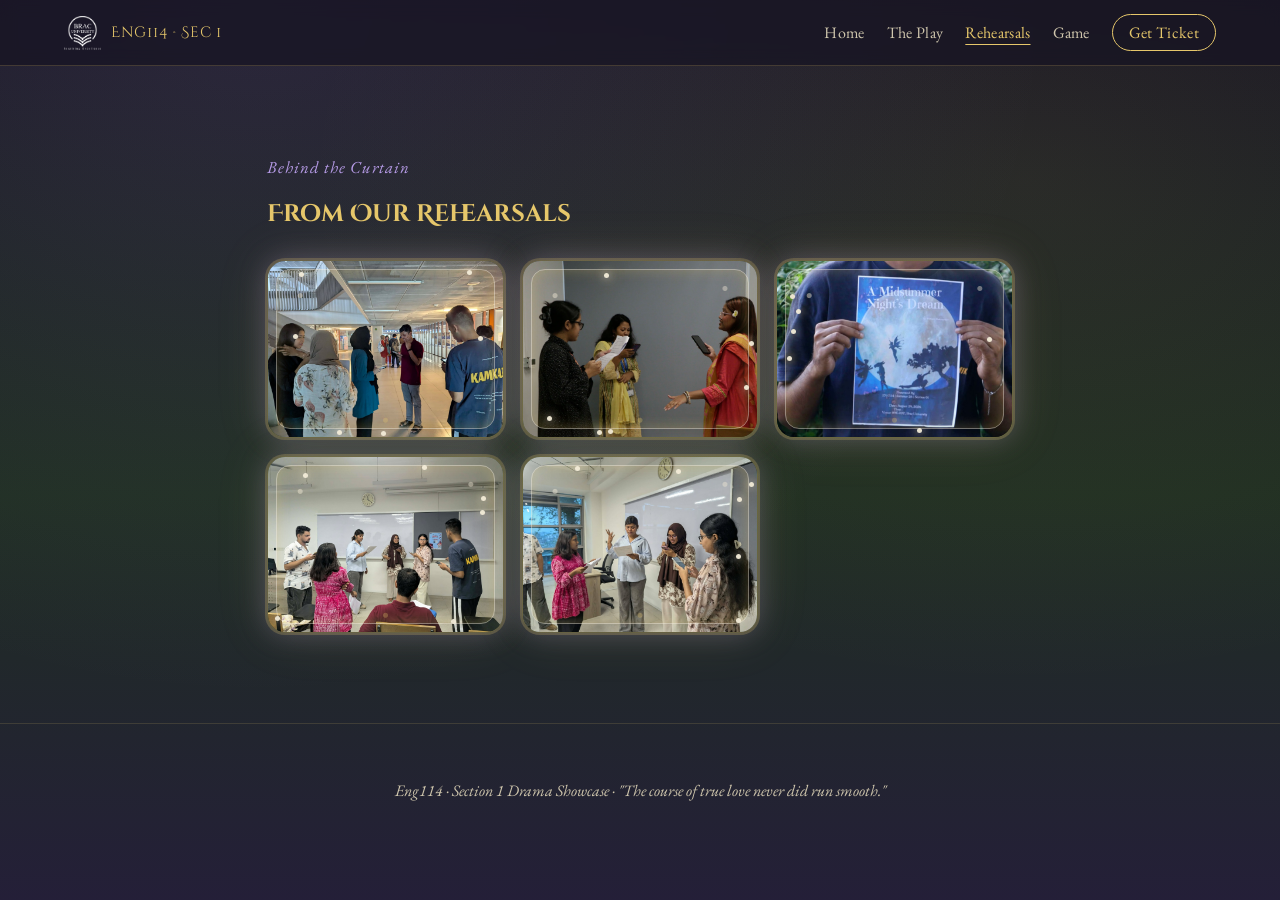
==== gallery.html @ be3e9978 "Add files via upload" ====
<!DOCTYPE html>
<html lang="en">
<head>
<meta charset="UTF-8" />
<meta name="viewport" content="width=device-width, initial-scale=1.0" />
<title>Rehearsals | A Midsummer Night's Dream</title>
<link rel="icon" type="image/svg+xml" href="data:image/svg+xml,%3Csvg xmlns='http://www.w3.org/2000/svg' viewBox='0 0 100 100'%3E%3Ctext y='0.9em' font-size='90'%3E%F0%9F%A7%9A%3C/text%3E%3C/svg%3E" />
<link rel="preconnect" href="https://fonts.googleapis.com">
<link rel="preconnect" href="https://fonts.gstatic.com" crossorigin>
<link href="https://fonts.googleapis.com/css2?family=Cinzel+Decorative:wght@400;700;900&family=EB+Garamond:ital,wght@0,400;0,500;0,600;1,400&display=swap" rel="stylesheet">
<link rel="stylesheet" href="style.css" />
</head>
<body>

<div class="fireflies" aria-hidden="true">
  <span></span><span></span><span></span><span></span><span></span>
  <span></span><span></span><span></span><span></span><span></span>
</div>

<header class="site-header">
  <div class="brand">
    <img src="bracu-logo-white.png" alt="BRACU logo" class="uni-logo" />
    <span class="brand-text">Eng114 · Sec 1</span>
  </div>
  <nav class="site-nav">
    <a href="index.html">Home</a>
    <a href="play.html">The Play</a>
    <a href="gallery.html" class="is-active">Rehearsals</a>
    <a href="game.html">Game</a>
    <a href="ticket.html" class="nav-cta">Get Ticket</a>
  </nav>
</header>

<main>
  <section class="section gallery">
    <p class="eyebrow">Behind the Curtain</p>
    <h2>From Our Rehearsals</h2>
    <div class="gallery-grid">
      <div class="gallery-item"><img src="WhatsApp Unknown 2026-08-18 at 10.03.54 PM/WhatsApp Image 2026-08-18 at 7.03.28 PM.jpeg" alt="Rehearsal photo 1" onerror="this.parentElement.style.display='none'" /></div>
      <div class="gallery-item"><img src="WhatsApp Unknown 2026-08-18 at 10.03.54 PM/WhatsApp Image 2026-08-18 at 7.03.28 PM (1).jpeg" alt="Rehearsal photo 2" onerror="this.parentElement.style.display='none'" /></div>
      <div class="gallery-item"><img src="WhatsApp Unknown 2026-08-18 at 10.03.54 PM/WhatsApp Image 2026-08-18 at 7.03.47_.png" alt="Rehearsal photo 3" onerror="this.parentElement.style.display='none'" /></div>
      <div class="gallery-item"><img src="WhatsApp Unknown 2026-08-18 at 10.03.54 PM/WhatsApp Image 2026-08-18 at 7.03.47 PM (1).jpeg" alt="Rehearsal photo 4" onerror="this.parentElement.style.display='none'" /></div>
      <div class="gallery-item"><img src="WhatsApp Unknown 2026-08-18 at 10.03.54 PM/WhatsApp Image 2026-08-18 at 7.03.47 PM (2).jpeg" alt="Rehearsal photo 5" onerror="this.parentElement.style.display='none'" /></div>
    </div>
  </section>
</main>

<footer class="site-footer">
  <p>Eng114 · Section 1 Drama Showcase · "The course of true love never did run smooth."</p>
</footer>

<script type="module" src="script.js"></script>
</body>
</html>
---- style.css ----
/* ============================================
  A Midsummer Night's Dream Drama Showcase
   Palette: moonlit forest night
   ============================================ */

:root {
  --night-deep: #171423;
  --night-mid: #241f38;
  --moss: #1f2e22;
  --moss-light: #35492f;
  --moon-gold: #e6c76b;
  --fairy-lilac: #b79ce8;
  --blossom-pink: #e3a3c4;
  --parchment: #f4ecd8;
  --parchment-dim: #cfc6ad;

  --font-display: 'Cinzel Decorative', serif;
  --font-body: 'EB Garamond', serif;

  --radius: 14px;
}

* { box-sizing: border-box; }

html { scroll-behavior: smooth; }

body {
  margin: 0;
  font-family: var(--font-body);
  color: var(--parchment);
  background:
    radial-gradient(ellipse at 20% 0%, rgba(183, 156, 232, 0.12), transparent 55%),
    radial-gradient(ellipse at 80% 20%, rgba(230, 199, 107, 0.08), transparent 50%),
    linear-gradient(180deg, var(--night-deep) 0%, var(--moss) 55%, var(--night-mid) 100%);
  background-attachment: fixed;
  min-height: 100vh;
  overflow-x: hidden;
}

::selection { background: var(--fairy-lilac); color: var(--night-deep); }

/* ---------- Fireflies (signature ambient motion) ---------- */
.fireflies {
  position: fixed;
  inset: 0;
  pointer-events: none;
  z-index: 0;
}
.fireflies span {
  position: absolute;
  width: 6px;
  height: 6px;
  border-radius: 50%;
  background: var(--moon-gold);
  box-shadow: 0 0 8px 2px rgba(230, 199, 107, 0.9);
  opacity: 0;
  animation: drift 14s linear infinite;
}
.fireflies span:nth-child(1) { left: 8%;  top: 80%; animation-delay: 0s;  animation-duration: 16s; }
.fireflies span:nth-child(2) { left: 22%; top: 90%; animation-delay: 2s;  animation-duration: 13s; }
.fireflies span:nth-child(3) { left: 40%; top: 85%; animation-delay: 4s;  animation-duration: 18s; }
.fireflies span:nth-child(4) { left: 58%; top: 95%; animation-delay: 1s;  animation-duration: 15s; }
.fireflies span:nth-child(5) { left: 70%; top: 88%; animation-delay: 6s;  animation-duration: 17s; }
.fireflies span:nth-child(6) { left: 85%; top: 92%; animation-delay: 3s;  animation-duration: 14s; }
.fireflies span:nth-child(7) { left: 15%; top: 78%; animation-delay: 8s;  animation-duration: 19s; }
.fireflies span:nth-child(8) { left: 50%; top: 82%; animation-delay: 5s;  animation-duration: 16s; }
.fireflies span:nth-child(9) { left: 65%; top: 90%; animation-delay: 7s;  animation-duration: 12s; }
.fireflies span:nth-child(10){ left: 92%; top: 84%; animation-delay: 9s;  animation-duration: 20s; }

@keyframes drift {
  0%   { opacity: 0; transform: translateY(0) translateX(0); }
  10%  { opacity: 1; }
  50%  { transform: translateY(-45vh) translateX(20px); }
  90%  { opacity: 1; }
  100% { opacity: 0; transform: translateY(-85vh) translateX(-10px); }
}

@media (prefers-reduced-motion: reduce) {
  .fireflies span { animation: none; opacity: 0.6; }
  html { scroll-behavior: auto; }
}

/* ---------- Header / Nav ---------- */
.site-header {
  position: sticky;
  top: 0;
  z-index: 10;
  display: flex;
  align-items: center;
  justify-content: space-between;
  padding: 14px 5vw;
  background: rgba(23, 20, 35, 0.75);
  backdrop-filter: blur(8px);
  border-bottom: 1px solid rgba(230, 199, 107, 0.2);
}
.brand { display: flex; align-items: center; gap: 10px; }
.uni-logo { height: 34px; width: auto; }
.brand-text {
  font-family: var(--font-display);
  letter-spacing: 0.04em;
  color: var(--moon-gold);
  font-size: 0.95rem;
}
.site-nav { display: flex; gap: 22px; align-items: center; flex-wrap: wrap; }
.site-nav a {
  color: var(--parchment-dim);
  text-decoration: none;
  font-size: 1rem;
  letter-spacing: 0.02em;
  transition: color 0.2s ease;
}
.site-nav a:hover { color: var(--moon-gold); }
.site-nav a.is-active {
  color: var(--moon-gold);
  text-decoration: underline;
  text-underline-offset: 6px;
}
.site-nav .nav-cta {
  padding: 7px 16px;
  border: 1px solid var(--moon-gold);
  border-radius: 999px;
  color: var(--moon-gold);
}
.site-nav .nav-cta:hover { background: var(--moon-gold); color: var(--night-deep); }

/* ---------- Layout helpers ---------- */
main { position: relative; z-index: 1; }
.section { max-width: 900px; margin: 0 auto; padding: 90px 6vw; }
.eyebrow {
  font-family: var(--font-body);
  font-style: italic;
  color: var(--fairy-lilac);
  letter-spacing: 0.06em;
  margin: 0 0 6px;
  font-size: 1.05rem;
}
h1, h2 { font-family: var(--font-display); color: var(--moon-gold); }

/* ---------- Hero ---------- */
.hero {
  text-align: center;
  padding: 130px 6vw 90px;
  max-width: 900px;
  margin: 0 auto;
}
.hero-title {
  font-size: clamp(2.4rem, 7vw, 4.6rem);
  line-height: 1.08;
  margin: 10px 0 6px;
  text-shadow: 0 0 30px rgba(230, 199, 107, 0.35);
}
.hero-sub {
  font-size: 1.3rem;
  color: var(--parchment-dim);
  margin: 0 0 14px;
  letter-spacing: 0.03em;
}
.event-meta {
  display: flex;
  justify-content: center;
  gap: 10px;
  flex-wrap: wrap;
  margin-bottom: 14px;
}
.event-pill {
  padding: 6px 14px;
  border-radius: 999px;
  border: 1px solid rgba(230, 199, 107, 0.55);
  background: rgba(230, 199, 107, 0.09);
  color: var(--moon-gold);
  letter-spacing: 0.04em;
}
.countdown-wrap {
  position: relative;
  margin: 0 auto 34px;
  max-width: 760px;
  padding: 18px;
  border-radius: 18px;
  border: 1px solid rgba(183, 156, 232, 0.55);
  background:
    radial-gradient(circle at 15% 20%, rgba(230, 199, 107, 0.22), transparent 40%),
    radial-gradient(circle at 85% 10%, rgba(183, 156, 232, 0.28), transparent 45%),
    linear-gradient(135deg, rgba(183, 156, 232, 0.2), rgba(230, 199, 107, 0.14));
  box-shadow:
    0 0 24px rgba(183, 156, 232, 0.35),
    0 0 56px rgba(230, 199, 107, 0.2),
    inset 0 0 18px rgba(244, 236, 216, 0.08);
  animation: countdownAura 4.2s ease-in-out infinite;
}
.countdown-wrap::before,
.countdown-wrap::after {
  content: "";
  position: absolute;
  pointer-events: none;
}
.countdown-wrap::before {
  inset: -2px;
  border-radius: 20px;
  background: linear-gradient(120deg, rgba(230, 199, 107, 0.25), rgba(183, 156, 232, 0.35), rgba(230, 199, 107, 0.2));
  filter: blur(12px);
  opacity: 0.55;
  z-index: -1;
}
.countdown-wrap::after {
  inset: 0;
  border-radius: 18px;
  background:
    radial-gradient(circle at 12% 30%, rgba(244, 236, 216, 0.3) 0 2px, transparent 3px),
    radial-gradient(circle at 88% 22%, rgba(244, 236, 216, 0.3) 0 2px, transparent 3px),
    radial-gradient(circle at 42% 84%, rgba(230, 199, 107, 0.25) 0 2px, transparent 3px);
  opacity: 0.7;
}
.countdown-wrap > * { position: relative; z-index: 1; }

@keyframes countdownAura {
  0%, 100% {
    transform: translateY(0);
    box-shadow:
      0 0 24px rgba(183, 156, 232, 0.35),
      0 0 56px rgba(230, 199, 107, 0.2),
      inset 0 0 18px rgba(244, 236, 216, 0.08);
  }
  50% {
    transform: translateY(-2px);
    box-shadow:
      0 0 28px rgba(183, 156, 232, 0.45),
      0 0 70px rgba(230, 199, 107, 0.28),
      inset 0 0 24px rgba(244, 236, 216, 0.14);
  }
}
.countdown-label {
  margin: 0 0 10px;
  color: var(--fairy-lilac);
  letter-spacing: 0.06em;
  font-style: italic;
  text-shadow: 0 0 10px rgba(183, 156, 232, 0.55);
}
.countdown {
  display: grid;
  grid-template-columns: repeat(4, minmax(80px, 1fr));
  gap: 10px;
}
.countdown-unit {
  display: grid;
  gap: 4px;
  padding: 10px;
  border-radius: 12px;
  background:
    linear-gradient(165deg, rgba(23, 20, 35, 0.75), rgba(36, 31, 56, 0.55));
  border: 1px solid rgba(230, 199, 107, 0.35);
  box-shadow:
    inset 0 1px 0 rgba(244, 236, 216, 0.18),
    0 0 20px rgba(183, 156, 232, 0.2);
  animation: unitFlicker 2.8s ease-in-out infinite;
}
.countdown-unit:nth-child(2) { animation-delay: 0.2s; }
.countdown-unit:nth-child(3) { animation-delay: 0.4s; }
.countdown-unit:nth-child(4) { animation-delay: 0.6s; }

@keyframes unitFlicker {
  0%, 100% { box-shadow: inset 0 1px 0 rgba(244, 236, 216, 0.18), 0 0 20px rgba(183, 156, 232, 0.2); }
  50% { box-shadow: inset 0 1px 0 rgba(244, 236, 216, 0.22), 0 0 26px rgba(230, 199, 107, 0.28); }
}
.countdown-unit strong {
  color: var(--moon-gold);
  font-size: clamp(1.2rem, 3vw, 2rem);
  text-shadow:
    0 0 8px rgba(230, 199, 107, 0.75),
    0 0 18px rgba(230, 199, 107, 0.5),
    0 0 32px rgba(183, 156, 232, 0.35);
}
.countdown-unit span {
  color: var(--parchment-dim);
  font-size: 0.9rem;
  letter-spacing: 0.04em;
}

@media (prefers-reduced-motion: reduce) {
  .countdown-wrap,
  .countdown-unit {
    animation: none;
  }
}
.hero-actions {
  display: flex;
  gap: 16px;
  justify-content: center;
  flex-wrap: wrap;
  margin-bottom: 40px;
}
.hero-motif {
  font-size: 1.6rem;
  letter-spacing: 0.5em;
  opacity: 0.85;
}

/* ---------- Buttons ---------- */
.btn {
  font-family: var(--font-body);
  font-size: 1.05rem;
  padding: 12px 26px;
  border-radius: 999px;
  border: 1px solid transparent;
  cursor: pointer;
  text-decoration: none;
  display: inline-flex;
  align-items: center;
  gap: 8px;
  transition: transform 0.15s ease, box-shadow 0.15s ease, background 0.15s ease;
}
.btn:hover { transform: translateY(-2px); }
.btn:focus-visible { outline: 2px solid var(--moon-gold); outline-offset: 3px; }
.btn-primary {
  background: linear-gradient(135deg, var(--moon-gold), #cf9f3f);
  color: var(--night-deep);
  font-weight: 600;
  box-shadow: 0 6px 20px rgba(230, 199, 107, 0.25);
}
.btn-large { font-size: 1.2rem; padding: 15px 34px; }
.btn-ghost {
  background: rgba(244, 236, 216, 0.06);
  border-color: rgba(244, 236, 216, 0.25);
  color: var(--parchment);
}
.btn-ghost:hover { border-color: var(--moon-gold); }
.btn:disabled { opacity: 0.6; cursor: not-allowed; transform: none; }

.pause-fab {
  position: fixed;
  right: 20px;
  bottom: 22px;
  z-index: 20;
  border: 1px solid rgba(230, 199, 107, 0.8);
  border-radius: 999px;
  padding: 11px 18px;
  font-family: var(--font-body);
  font-size: 1rem;
  color: var(--parchment);
  background: linear-gradient(135deg, rgba(36, 31, 56, 0.9), rgba(23, 20, 35, 0.95));
  box-shadow:
    0 0 18px rgba(183, 156, 232, 0.5),
    0 0 34px rgba(230, 199, 107, 0.32);
  cursor: pointer;
  animation: pauseFabGlow 2.8s ease-in-out infinite;
}
.pause-fab:hover {
  transform: translateY(-2px);
  box-shadow:
    0 0 22px rgba(183, 156, 232, 0.6),
    0 0 44px rgba(230, 199, 107, 0.4);
}

@keyframes pauseFabGlow {
  0%, 100% {
    box-shadow:
      0 0 18px rgba(183, 156, 232, 0.5),
      0 0 34px rgba(230, 199, 107, 0.32);
  }
  50% {
    box-shadow:
      0 0 22px rgba(183, 156, 232, 0.68),
      0 0 48px rgba(230, 199, 107, 0.48);
  }
}

/* ---------- Synopsis ---------- */
.synopsis-body p {
  font-size: 1.15rem;
  line-height: 1.75;
  color: var(--parchment-dim);
}
.synopsis-body p:first-of-type::first-letter {
  font-family: var(--font-display);
  font-size: 3.2rem;
  color: var(--moon-gold);
  float: left;
  line-height: 0.8;
  padding-right: 10px;
  padding-top: 6px;
}

/* ---------- Gallery ---------- */
.gallery-grid {
  display: grid;
  grid-template-columns: repeat(auto-fit, minmax(220px, 1fr));
  gap: 18px;
  margin-top: 30px;
}
.gallery-item {
  position: relative;
  aspect-ratio: 4 / 3;
  border-radius: 18px;
  overflow: hidden;
  border: 1px solid rgba(230, 199, 107, 0.32);
  background: rgba(244, 236, 216, 0.04);
  box-shadow:
    0 0 0 2px rgba(230, 199, 107, 0.22),
    0 0 28px rgba(183, 156, 232, 0.26),
    0 0 52px rgba(230, 199, 107, 0.15);
  animation: frameAura 3.6s ease-in-out infinite;
}
.gallery-item::before,
.gallery-item::after {
  content: "";
  position: absolute;
  pointer-events: none;
  border-radius: 14px;
}
.gallery-item::before {
  inset: 8px;
  border: 1px solid rgba(244, 236, 216, 0.45);
  box-shadow: inset 0 0 14px rgba(230, 199, 107, 0.3);
  z-index: 2;
}
.gallery-item::after {
  inset: -1px;
  background:
    radial-gradient(circle at 14% 20%, rgba(244, 236, 216, 0.6) 0 2px, transparent 3px),
    radial-gradient(circle at 86% 16%, rgba(244, 236, 216, 0.55) 0 2px, transparent 3px),
    radial-gradient(circle at 50% 90%, rgba(230, 199, 107, 0.4) 0 2px, transparent 3px);
  opacity: 0.75;
  z-index: 3;
  animation: sparkleShift 3s ease-in-out infinite alternate;
}
.fairy-particle {
  position: absolute;
  width: 5px;
  height: 5px;
  border-radius: 50%;
  background: rgba(244, 236, 216, 0.95);
  box-shadow:
    0 0 8px rgba(244, 236, 216, 0.9),
    0 0 16px rgba(230, 199, 107, 0.75);
  pointer-events: none;
  z-index: 4;
  animation-name: fairyFloat;
  animation-timing-function: ease-in-out;
  animation-iteration-count: infinite;
}
.gallery-item img {
  width: 100%;
  height: 100%;
  object-fit: cover;
  display: block;
  transition: transform 0.4s ease, filter 0.4s ease;
}
.gallery-item:hover {
  box-shadow:
    0 0 0 2px rgba(230, 199, 107, 0.35),
    0 0 36px rgba(183, 156, 232, 0.4),
    0 0 70px rgba(230, 199, 107, 0.24);
}
.gallery-item:hover img {
  transform: scale(1.06);
  filter: saturate(1.06) contrast(1.04);
}

@keyframes frameAura {
  0%, 100% {
    box-shadow:
      0 0 0 2px rgba(230, 199, 107, 0.22),
      0 0 28px rgba(183, 156, 232, 0.26),
      0 0 52px rgba(230, 199, 107, 0.15);
  }
  50% {
    box-shadow:
      0 0 0 2px rgba(230, 199, 107, 0.34),
      0 0 40px rgba(183, 156, 232, 0.42),
      0 0 76px rgba(230, 199, 107, 0.28);
  }
}

@keyframes sparkleShift {
  0% { opacity: 0.55; transform: translateY(0); }
  100% { opacity: 0.9; transform: translateY(-3px); }
}

@keyframes fairyFloat {
  0%, 100% { transform: translateY(0) scale(0.9); opacity: 0.25; }
  35% { transform: translateY(-8px) scale(1); opacity: 0.85; }
  70% { transform: translateY(-15px) scale(0.75); opacity: 0.35; }
}

/* ---------- Game ---------- */
.game-blurb { color: var(--parchment-dim); font-size: 1.1rem; max-width: 60ch; }

.name-gate {
  margin-top: 26px;
  background: rgba(244, 236, 216, 0.05);
  border: 1px solid rgba(183, 156, 232, 0.25);
  border-radius: var(--radius);
  padding: 22px;
}
.name-gate label { display: block; margin-bottom: 10px; color: var(--fairy-lilac); }
.name-gate-row { display: flex; gap: 10px; flex-wrap: wrap; }
#playerName {
  flex: 1;
  min-width: 200px;
  padding: 11px 14px;
  border-radius: 999px;
  border: 1px solid rgba(244, 236, 216, 0.3);
  background: rgba(23, 20, 35, 0.6);
  color: var(--parchment);
  font-family: var(--font-body);
  font-size: 1.05rem;
}
#playerName:focus-visible { outline: 2px solid var(--moon-gold); }

.game-area { margin-top: 26px; }
.difficulty-row {
  display: inline-flex;
  align-items: center;
  gap: 10px;
  margin-bottom: 14px;
  padding: 8px 12px;
  border-radius: 999px;
  background: rgba(244, 236, 216, 0.06);
  border: 1px solid rgba(183, 156, 232, 0.32);
}
.difficulty-row label {
  color: var(--fairy-lilac);
  letter-spacing: 0.03em;
}
#difficultySelect {
  border-radius: 999px;
  border: 1px solid rgba(230, 199, 107, 0.4);
  background: rgba(23, 20, 35, 0.8);
  color: var(--parchment);
  padding: 6px 12px;
  font-family: var(--font-body);
  font-size: 0.98rem;
}
#difficultySelect:focus-visible {
  outline: 2px solid var(--moon-gold);
  outline-offset: 2px;
}
.game-hud {
  display: flex;
  gap: 24px;
  flex-wrap: wrap;
  margin-bottom: 18px;
  font-size: 1.05rem;
  color: var(--parchment-dim);
}
.game-hud strong { color: var(--moon-gold); }

.tile-grid {
  display: grid;
  grid-template-columns: repeat(3, 1fr);
  gap: 12px;
  max-width: 420px;
  margin-bottom: 22px;
}
.tile {
  aspect-ratio: 1;
  font-size: 2.1rem;
  border-radius: var(--radius);
  border: 1px solid rgba(183, 156, 232, 0.3);
  background: rgba(244, 236, 216, 0.04);
  color: var(--parchment-dim);
  cursor: pointer;
  transition: transform 0.12s ease, box-shadow 0.2s ease, background 0.2s ease;
}
.tile:hover { transform: translateY(-2px); }
.tile--active {
  background: radial-gradient(circle, rgba(230, 199, 107, 0.35), rgba(183, 156, 232, 0.15));
  box-shadow: 0 0 24px 4px rgba(230, 199, 107, 0.45);
  border-color: var(--moon-gold);
  animation: pulse 0.65s ease infinite alternate;
}
@keyframes pulse {
  from { transform: scale(1); }
  to   { transform: scale(1.06); }
}
.game-status { color: var(--fairy-lilac); font-style: italic; }

/* ---------- Get Ticket ---------- */
.ticket-section { text-align: center; }
.ticket-fineprint { color: var(--parchment-dim); font-size: 0.9rem; margin-top: 12px; }

/* ---------- Footer ---------- */
.site-footer {
  position: relative;
  z-index: 1;
  text-align: center;
  padding: 40px 6vw 60px;
  color: var(--parchment-dim);
  font-style: italic;
  border-top: 1px solid rgba(230, 199, 107, 0.15);
}

/* ---------- Responsive ---------- */
@media (max-width: 640px) {
  .site-header { flex-direction: column; gap: 12px; }
  .site-nav { gap: 14px; font-size: 0.95rem; }
  .section { padding: 60px 6vw; }
  .countdown { grid-template-columns: repeat(2, minmax(90px, 1fr)); }
  .pause-fab {
    right: 14px;
    bottom: 14px;
    padding: 10px 14px;
    font-size: 0.95rem;
  }
}

@media (prefers-reduced-motion: reduce) {
  .pause-fab,
  .gallery-item,
  .gallery-item::after,
  .fairy-particle {
    animation: none;
  }
}
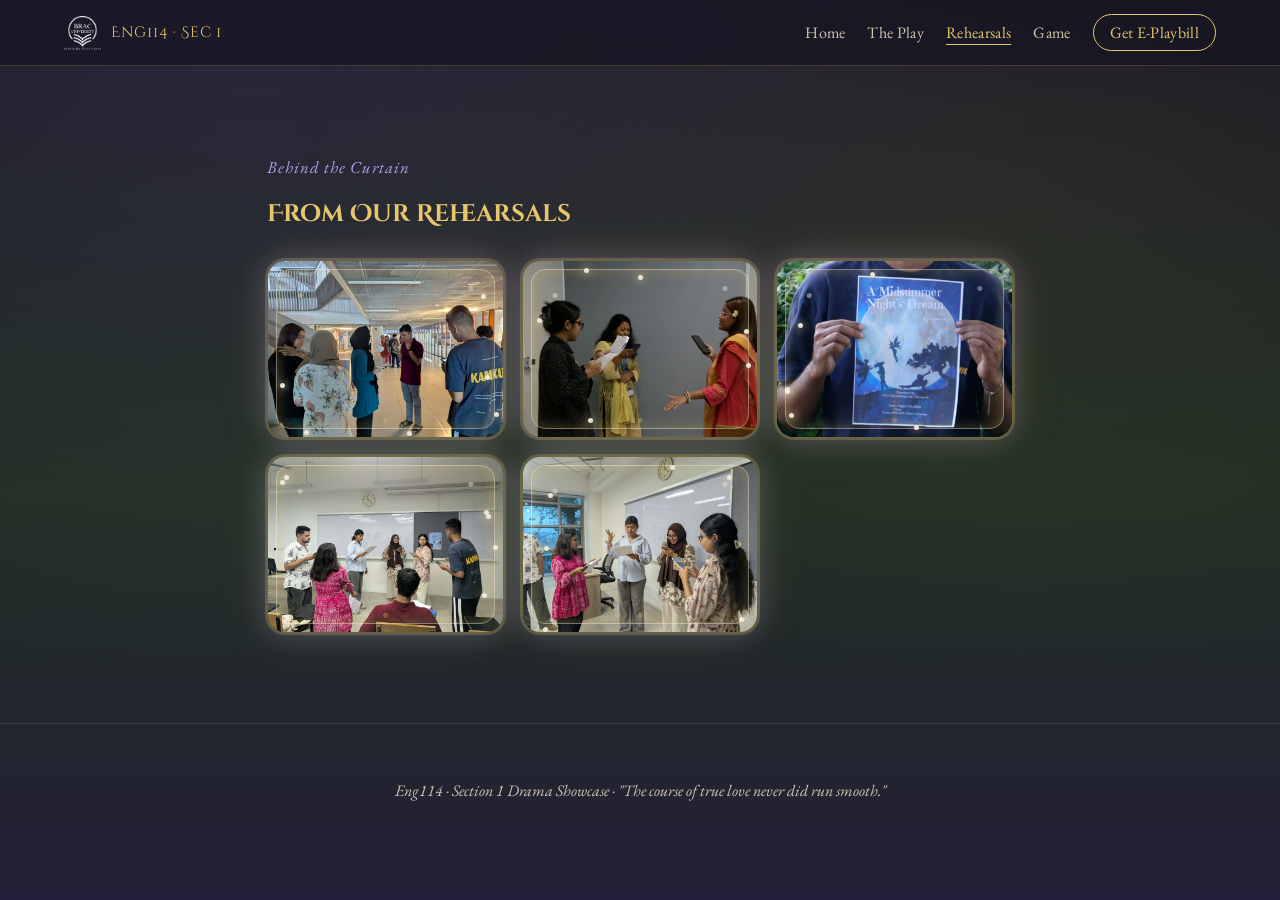
==== commit a23892a1: "Add files via upload" ====
--- a/gallery.html
+++ b/gallery.html
@@ -27,7 +27,7 @@
     <a href="play.html">The Play</a>
     <a href="gallery.html" class="is-active">Rehearsals</a>
     <a href="game.html">Game</a>
-    <a href="ticket.html" class="nav-cta">Get Ticket</a>
+    <a href="ticket.html" class="nav-cta">Get E-Playbill</a>
   </nav>
 </header>
 
